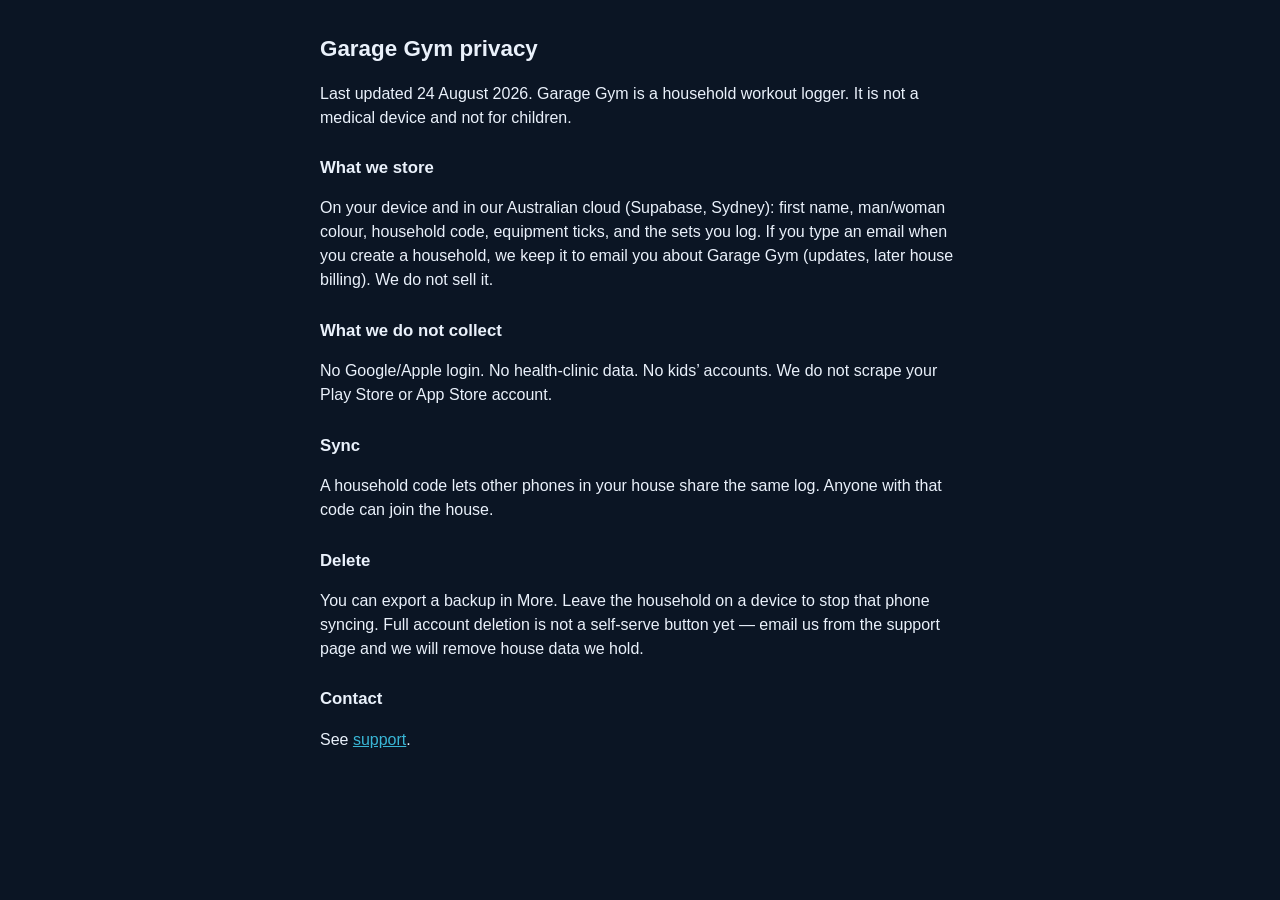
==== privacy.html @ 4decc870 "Add Garage Gym privacy page" ====
<!DOCTYPE html>
<html lang="en">
<head>
<meta charset="UTF-8">
<meta name="viewport" content="width=device-width, initial-scale=1">
<title>Garage Gym — Privacy</title>
<style>
body{font-family:-apple-system,Segoe UI,Roboto,sans-serif;max-width:40rem;margin:2rem auto;padding:0 1.2rem 3rem;line-height:1.5;color:#eaf1fb;background:#0b1524}
a{color:#39b6d6}
h1{font-size:1.4rem}
h2{font-size:1.05rem;margin-top:1.6rem}
</style>
</head>
<body>
<h1>Garage Gym privacy</h1>
<p>Last updated 24 August 2026. Garage Gym is a household workout logger. It is not a medical device and not for children.</p>
<h2>What we store</h2>
<p>On your device and in our Australian cloud (Supabase, Sydney): first name, man/woman colour, household code, equipment ticks, and the sets you log. If you type an email when you create a household, we keep it to email you about Garage Gym (updates, later house billing). We do not sell it.</p>
<h2>What we do not collect</h2>
<p>No Google/Apple login. No health-clinic data. No kids’ accounts. We do not scrape your Play Store or App Store account.</p>
<h2>Sync</h2>
<p>A household code lets other phones in your house share the same log. Anyone with that code can join the house.</p>
<h2>Delete</h2>
<p>You can export a backup in More. Leave the household on a device to stop that phone syncing. Full account deletion is not a self-serve button yet — email us from the support page and we will remove house data we hold.</p>
<h2>Contact</h2>
<p>See <a href="support.html">support</a>.</p>
</body>
</html>
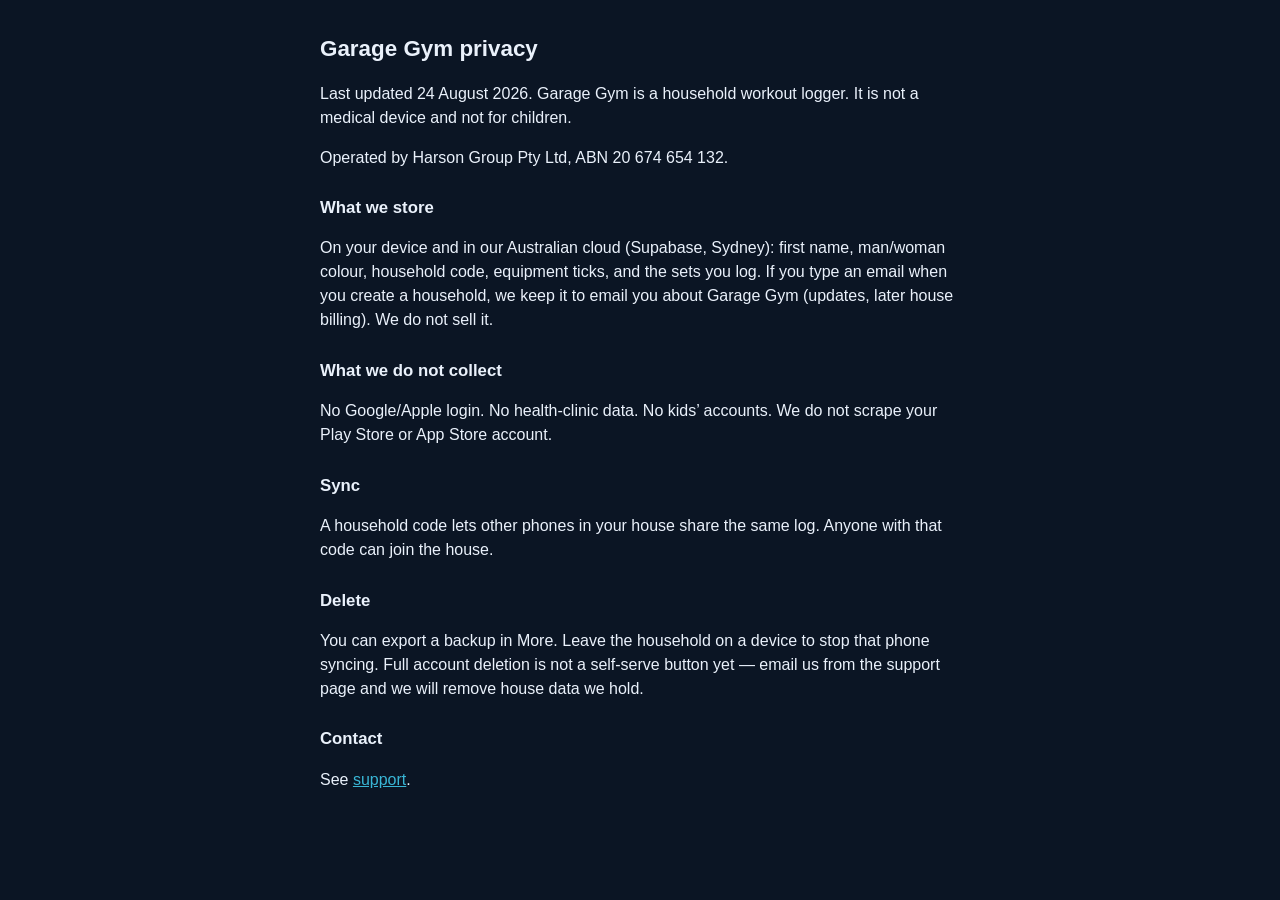
==== commit f6e21ba5: "Name Harson Group as Garage Gym operator on privacy" ====
--- a/privacy.html
+++ b/privacy.html
@@ -14,6 +14,7 @@
 <body>
 <h1>Garage Gym privacy</h1>
 <p>Last updated 24 August 2026. Garage Gym is a household workout logger. It is not a medical device and not for children.</p>
+<p>Operated by Harson Group Pty Ltd, ABN 20 674 654 132.</p>
 <h2>What we store</h2>
 <p>On your device and in our Australian cloud (Supabase, Sydney): first name, man/woman colour, household code, equipment ticks, and the sets you log. If you type an email when you create a household, we keep it to email you about Garage Gym (updates, later house billing). We do not sell it.</p>
 <h2>What we do not collect</h2>
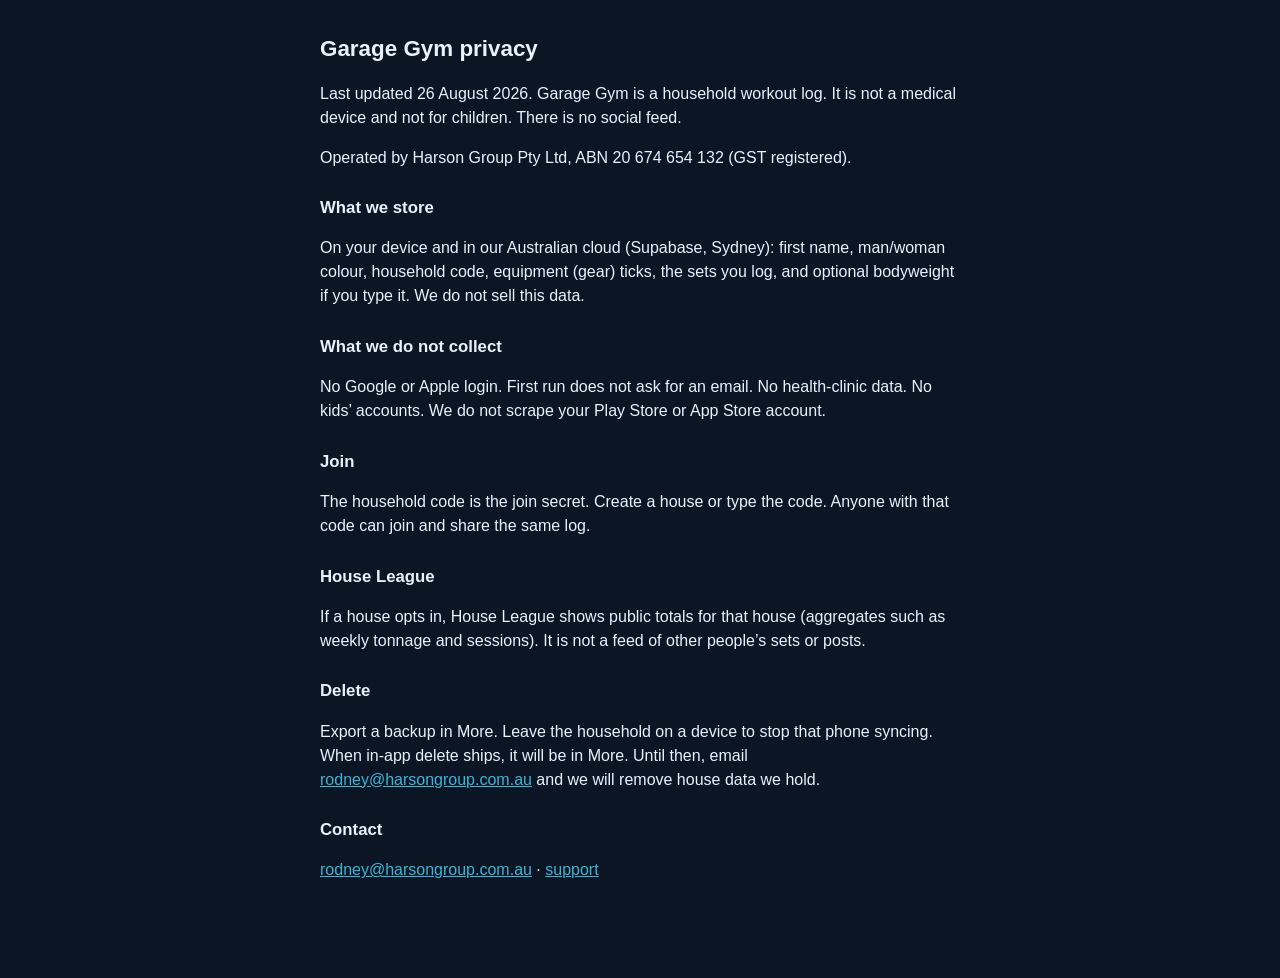
==== commit 2039e0d9: "Update privacy.html for Play launch: Harson, APK-accurate data, no first-run email" ====
--- a/privacy.html
+++ b/privacy.html
@@ -13,17 +13,19 @@
 </head>
 <body>
 <h1>Garage Gym privacy</h1>
-<p>Last updated 24 August 2026. Garage Gym is a household workout logger. It is not a medical device and not for children.</p>
-<p>Operated by Harson Group Pty Ltd, ABN 20 674 654 132.</p>
+<p>Last updated 26 August 2026. Garage Gym is a household workout log. It is not a medical device and not for children. There is no social feed.</p>
+<p>Operated by Harson Group Pty Ltd, ABN 20 674 654 132 (GST registered).</p>
 <h2>What we store</h2>
-<p>On your device and in our Australian cloud (Supabase, Sydney): first name, man/woman colour, household code, equipment ticks, and the sets you log. If you type an email when you create a household, we keep it to email you about Garage Gym (updates, later house billing). We do not sell it.</p>
+<p>On your device and in our Australian cloud (Supabase, Sydney): first name, man/woman colour, household code, equipment (gear) ticks, the sets you log, and optional bodyweight if you type it. We do not sell this data.</p>
 <h2>What we do not collect</h2>
-<p>No Google/Apple login. No health-clinic data. No kids’ accounts. We do not scrape your Play Store or App Store account.</p>
-<h2>Sync</h2>
-<p>A household code lets other phones in your house share the same log. Anyone with that code can join the house.</p>
+<p>No Google or Apple login. First run does not ask for an email. No health-clinic data. No kids’ accounts. We do not scrape your Play Store or App Store account.</p>
+<h2>Join</h2>
+<p>The household code is the join secret. Create a house or type the code. Anyone with that code can join and share the same log.</p>
+<h2>House League</h2>
+<p>If a house opts in, House League shows public totals for that house (aggregates such as weekly tonnage and sessions). It is not a feed of other people’s sets or posts.</p>
 <h2>Delete</h2>
-<p>You can export a backup in More. Leave the household on a device to stop that phone syncing. Full account deletion is not a self-serve button yet — email us from the support page and we will remove house data we hold.</p>
+<p>Export a backup in More. Leave the household on a device to stop that phone syncing. When in-app delete ships, it will be in More. Until then, email <a href="mailto:rodney@harsongroup.com.au">rodney@harsongroup.com.au</a> and we will remove house data we hold.</p>
 <h2>Contact</h2>
-<p>See <a href="support.html">support</a>.</p>
+<p><a href="mailto:rodney@harsongroup.com.au">rodney@harsongroup.com.au</a> · <a href="support.html">support</a></p>
 </body>
 </html>
